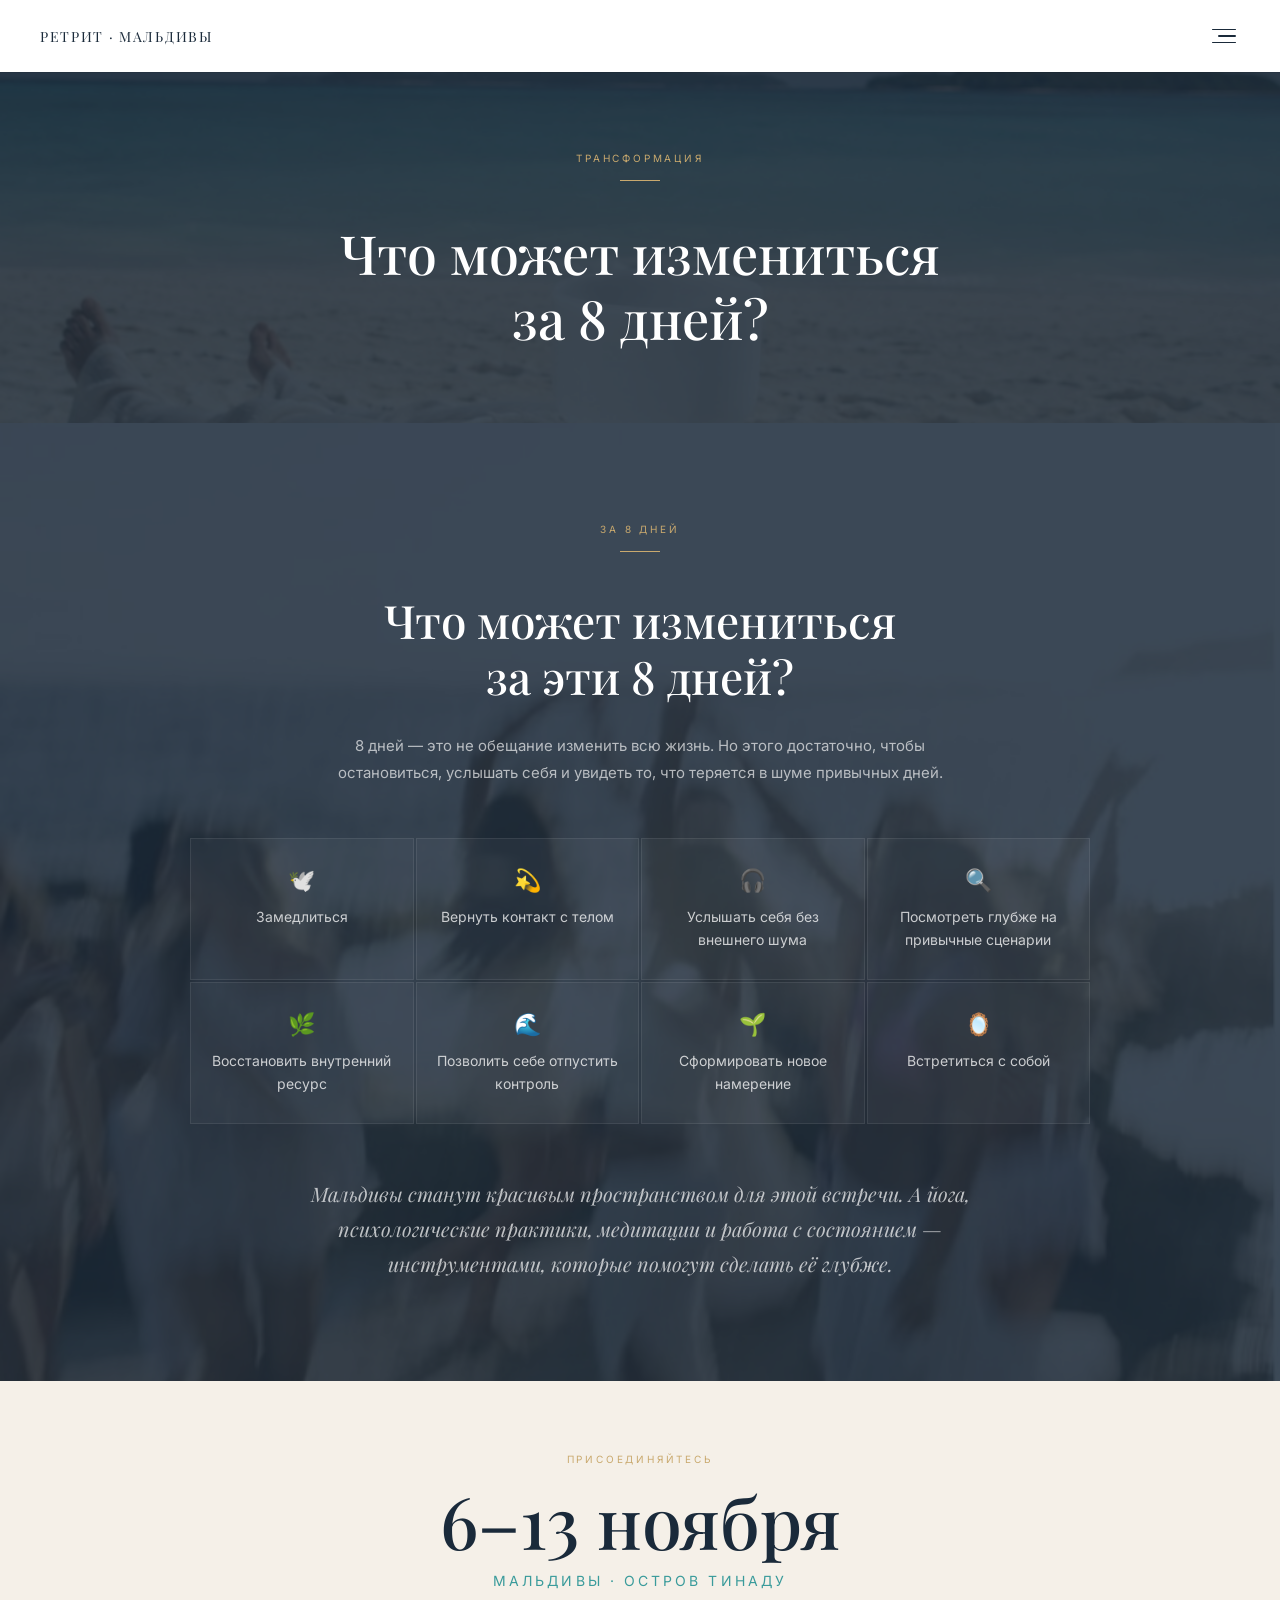
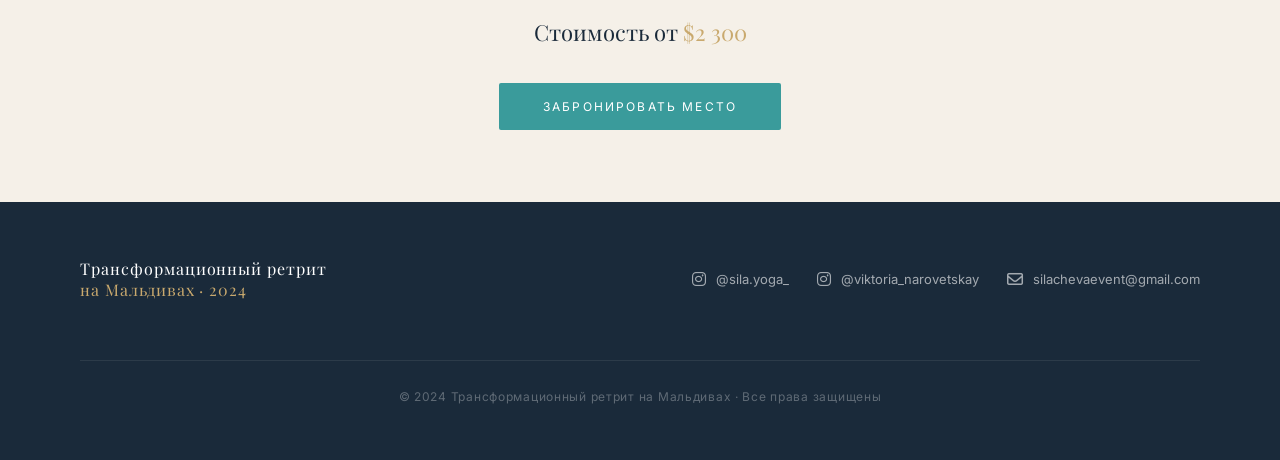
==== changes.html @ 05884079 "Add files via upload" ====
<!DOCTYPE html>
<html lang="ru">
<head>
  <meta charset="UTF-8" />
  <meta name="viewport" content="width=device-width, initial-scale=1.0" />
  <title>Что меняется · Трансформационный ретрит на Мальдивах</title>
  <link rel="preconnect" href="https://fonts.googleapis.com" />
  <link rel="preconnect" href="https://fonts.gstatic.com" crossorigin />
  <link href="https://fonts.googleapis.com/css2?family=Playfair+Display:ital,wght@0,400;0,500;0,600;1,400;1,500&family=Inter:wght@300;400;500;600&display=swap" rel="stylesheet" />
  <link rel="stylesheet" href="https://cdnjs.cloudflare.com/ajax/libs/font-awesome/6.5.0/css/all.min.css" />
  <link rel="stylesheet" href="css/style.css" />
  <style>
    /* Override background image path for this page */
    .transform::before {
      background-image: url('images/IMG_1164.png');
    }
  </style>
</head>
<body class="inner-page">

  <!-- ══ NAV ══════════════════════════════════════════════ -->
  <nav id="nav">
    <a href="index.html" class="nav-logo">Ретрит · Мальдивы</a>
    <button class="hamburger" id="hamburger" aria-label="Открыть меню">
      <span></span><span></span><span></span>
    </button>
  </nav>

  <!-- ══ MENU OVERLAY ═════════════════════════════════════ -->
  <div class="menu-overlay" id="menu-overlay">
    <div class="menu-backdrop" id="menu-backdrop"></div>
    <div class="menu-panel">
      <p class="menu-eyebrow">Навигация</p>
      <nav class="menu-nav">
        <a href="index.html">Главная</a>
        <a href="concept.html">Концепция</a>
        <a href="program.html">Программа</a>
        <a href="changes.html">Что меняется</a>
        <a href="leaders.html">Ведущие</a>
        <a href="tariffs.html">Тарифы</a>
      </nav>
      <div class="menu-footer">
        <a href="https://www.instagram.com/sila.yoga_" target="_blank" rel="noopener"><i class="fa-brands fa-instagram"></i>@sila.yoga_</a>
        <a href="https://www.instagram.com/viktoria_narovetskay" target="_blank" rel="noopener"><i class="fa-brands fa-instagram"></i>@viktoria_narovetskay</a>
        <a href="mailto:silachevaevent@gmail.com"><i class="fa-regular fa-envelope"></i>silachevaevent@gmail.com</a>
      </div>
    </div>
  </div>

  <!-- ══ PAGE HERO ════════════════════════════════════════ -->
  <div class="page-hero">
    <div class="page-hero-inner reveal">
      <p class="section-eyebrow">Трансформация</p>
      <div class="divider"></div>
      <h1>Что может измениться<br>за 8 дней?</h1>
    </div>
  </div>

  <!-- ══ TRANSFORMATION SECTION ═══════════════════════════ -->
  <!-- IMAGE FILE: images/IMG_1164.png — медитация (фоновое изображение) -->
  <section class="transform">
    <div class="transform-inner">
      <p class="section-eyebrow reveal">За 8 дней</p>
      <div class="divider reveal reveal-delay-1"></div>
      <h2 class="section-title reveal reveal-delay-2">Что может измениться<br>за эти 8 дней?</h2>
      <p style="font-size:15px;color:rgba(255,255,255,0.65);line-height:1.8;margin-bottom:52px;max-width:620px;margin-left:auto;margin-right:auto;" class="reveal reveal-delay-3">
        8 дней — это не обещание изменить всю жизнь. Но этого достаточно, чтобы остановиться, услышать себя и увидеть то, что теряется в шуме привычных дней.
      </p>
      <div class="transform-grid">
        <div class="t-item reveal reveal-delay-1"><div class="t-icon">🕊️</div><p>Замедлиться</p></div>
        <div class="t-item reveal reveal-delay-2"><div class="t-icon">💫</div><p>Вернуть контакт с телом</p></div>
        <div class="t-item reveal reveal-delay-3"><div class="t-icon">🎧</div><p>Услышать себя без внешнего шума</p></div>
        <div class="t-item reveal reveal-delay-4"><div class="t-icon">🔍</div><p>Посмотреть глубже на привычные сценарии</p></div>
        <div class="t-item reveal reveal-delay-1"><div class="t-icon">🌿</div><p>Восстановить внутренний ресурс</p></div>
        <div class="t-item reveal reveal-delay-2"><div class="t-icon">🌊</div><p>Позволить себе отпустить контроль</p></div>
        <div class="t-item reveal reveal-delay-3"><div class="t-icon">🌱</div><p>Сформировать новое намерение</p></div>
        <div class="t-item reveal reveal-delay-4"><div class="t-icon">🪞</div><p>Встретиться с собой</p></div>
      </div>
      <p class="transform-footer reveal">
        Мальдивы станут красивым пространством для этой встречи. А йога, психологические практики, медитации и работа с состоянием — инструментами, которые помогут сделать её глубже.
      </p>
    </div>
  </section>

  <!-- ══ CTA ══════════════════════════════════════════════ -->
  <section class="datebox reveal">
    <div class="container">
      <p class="datebox-eyebrow">Присоединяйтесь</p>
      <div class="datebox-date">6–13 ноября</div>
      <p class="datebox-place">Мальдивы · Остров Тинаду</p>
      <p class="datebox-price">Стоимость от <em>$2 300</em></p>
      <br />
      <a href="index.html#form" class="btn-primary" style="margin-top:16px;">Забронировать место</a>
    </div>
  </section>

  <!-- ══ FOOTER ════════════════════════════════════════════ -->
  <footer>
    <div class="footer-inner">
      <div class="footer-logo">Трансформационный ретрит<br><span>на Мальдивах · 2024</span></div>
      <div class="footer-links">
        <a href="https://www.instagram.com/sila.yoga_" class="footer-link" target="_blank" rel="noopener">
          <i class="fa-brands fa-instagram"></i><span>@sila.yoga_</span>
        </a>
        <a href="https://www.instagram.com/viktoria_narovetskay" class="footer-link" target="_blank" rel="noopener">
          <i class="fa-brands fa-instagram"></i><span>@viktoria_narovetskay</span>
        </a>
        <a href="mailto:silachevaevent@gmail.com" class="footer-link">
          <i class="fa-regular fa-envelope"></i><span>silachevaevent@gmail.com</span>
        </a>
      </div>
      <p class="footer-copy">© 2024 Трансформационный ретрит на Мальдивах · Все права защищены</p>
    </div>
  </footer>

  <script src="js/script.js"></script>
</body>
</html>
---- css/style.css ----
/* ═══════════════════════════════════════════════════════════
   ТРАНСФОРМАЦИОННЫЙ РЕТРИТ НА МАЛЬДИВАХ — ОБЩИЕ СТИЛИ
   ═══════════════════════════════════════════════════════════ */

/* ─── RESET & BASE ──────────────────────────────────────── */
*, *::before, *::after { box-sizing: border-box; margin: 0; padding: 0; }

:root {
  --white:  #FFFFFF;
  --sand:   #F5F0E8;
  --sand2:  #EDE7D8;
  --teal:   #3A9B9B;
  --teal-l: #4AACAC;
  --gold:   #C9A96E;
  --navy:   #1A2A3A;
  --text:   #2C3E40;
  --muted:  #7A8C8E;
  --trans:  0.6s cubic-bezier(0.16, 1, 0.3, 1);
}

html { scroll-behavior: smooth; }

body {
  font-family: 'Inter', sans-serif;
  color: var(--text);
  background: var(--white);
  -webkit-font-smoothing: antialiased;
  overflow-x: hidden;
}

/* Inner pages need top padding since nav is fixed */
body.inner-page { padding-top: 72px; }

h1, h2, h3, h4 { font-family: 'Playfair Display', serif; }
img { display: block; width: 100%; height: 100%; object-fit: cover; }
a { color: inherit; text-decoration: none; }

/* ─── SCROLL ANIMATIONS ─────────────────────────────────── */
.reveal {
  opacity: 0;
  transform: translateY(36px);
  transition: opacity var(--trans), transform var(--trans);
}
.reveal.visible { opacity: 1; transform: translateY(0); }
.reveal-delay-1 { transition-delay: 0.1s; }
.reveal-delay-2 { transition-delay: 0.2s; }
.reveal-delay-3 { transition-delay: 0.3s; }
.reveal-delay-4 { transition-delay: 0.4s; }
.reveal-delay-5 { transition-delay: 0.5s; }

/* ─── NAV ───────────────────────────────────────────────── */
nav {
  position: fixed;
  top: 0; left: 0; right: 0;
  z-index: 200;
  padding: 18px 40px;
  display: flex;
  align-items: center;
  justify-content: space-between;
  background: rgba(255,255,255,0.96);
  backdrop-filter: blur(12px);
  box-shadow: 0 1px 0 rgba(0,0,0,0.07);
  transition: padding 0.4s, background 0.4s, box-shadow 0.4s;
}

/* Hero variant — transparent until scrolled */
nav.nav--hero {
  background: transparent;
  box-shadow: none;
}
nav.nav--hero.scrolled {
  background: rgba(255,255,255,0.96);
  box-shadow: 0 1px 0 rgba(0,0,0,0.07);
  padding: 14px 40px;
}

.nav-logo {
  font-family: 'Playfair Display', serif;
  font-size: 14px;
  letter-spacing: 0.12em;
  text-transform: uppercase;
  color: var(--navy);
  transition: color 0.4s;
}
nav.nav--hero .nav-logo { color: var(--white); }
nav.nav--hero.scrolled .nav-logo { color: var(--navy); }

/* ─── HAMBURGER BUTTON ──────────────────────────────────── */
.hamburger {
  width: 36px;
  height: 36px;
  background: none;
  border: none;
  cursor: pointer;
  display: flex;
  flex-direction: column;
  justify-content: center;
  align-items: flex-end;
  gap: 5px;
  padding: 4px;
}
.hamburger span {
  display: block;
  height: 1.5px;
  background: var(--navy);
  border-radius: 2px;
  transition: width 0.3s, transform 0.35s, opacity 0.3s, background 0.4s;
}
.hamburger span:nth-child(1) { width: 24px; }
.hamburger span:nth-child(2) { width: 18px; }
.hamburger span:nth-child(3) { width: 24px; }
.hamburger:hover span { width: 24px !important; }

nav.nav--hero .hamburger span { background: var(--white); }
nav.nav--hero.scrolled .hamburger span { background: var(--navy); }

.hamburger.open span:nth-child(1) { transform: translateY(6.5px) rotate(45deg); width: 22px; }
.hamburger.open span:nth-child(2) { opacity: 0; width: 0; }
.hamburger.open span:nth-child(3) { transform: translateY(-6.5px) rotate(-45deg); width: 22px; }

/* ─── MENU OVERLAY ──────────────────────────────────────── */
.menu-overlay {
  position: fixed;
  inset: 0;
  z-index: 190;
  display: flex;
  pointer-events: none;
}
.menu-backdrop {
  flex: 1;
  background: rgba(26,42,58,0);
  transition: background 0.4s;
  cursor: pointer;
}
.menu-panel {
  width: min(340px, 88vw);
  background: var(--white);
  padding: 100px 48px 60px;
  display: flex;
  flex-direction: column;
  transform: translateX(100%);
  transition: transform 0.45s cubic-bezier(0.16, 1, 0.3, 1);
  box-shadow: -8px 0 40px rgba(26,42,58,0);
}

.menu-overlay.open { pointer-events: all; }
.menu-overlay.open .menu-backdrop { background: rgba(26,42,58,0.45); }
.menu-overlay.open .menu-panel {
  transform: translateX(0);
  box-shadow: -8px 0 40px rgba(26,42,58,0.15);
}

.menu-eyebrow {
  font-size: 9px;
  letter-spacing: 0.3em;
  text-transform: uppercase;
  color: var(--gold);
  margin-bottom: 36px;
}
.menu-nav {
  display: flex;
  flex-direction: column;
  gap: 0;
  flex: 1;
}
.menu-nav a {
  font-family: 'Playfair Display', serif;
  font-size: clamp(22px, 4vw, 30px);
  font-weight: 500;
  color: var(--navy);
  padding: 14px 0;
  border-bottom: 1px solid var(--sand2);
  display: flex;
  align-items: center;
  justify-content: space-between;
  transition: color 0.3s, padding-left 0.3s;
}
.menu-nav a:last-child { border-bottom: none; }
.menu-nav a::after {
  content: '→';
  font-size: 16px;
  opacity: 0;
  transform: translateX(-8px);
  transition: opacity 0.3s, transform 0.3s;
}
.menu-nav a:hover { color: var(--teal); padding-left: 6px; }
.menu-nav a:hover::after { opacity: 1; transform: translateX(0); }
.menu-nav a.active { color: var(--teal); }

.menu-footer {
  margin-top: 40px;
  padding-top: 28px;
  border-top: 1px solid var(--sand2);
  display: flex;
  flex-direction: column;
  gap: 12px;
}
.menu-footer a {
  display: flex;
  align-items: center;
  gap: 10px;
  font-size: 13px;
  color: var(--muted);
  transition: color 0.3s;
}
.menu-footer a:hover { color: var(--teal); }
.menu-footer a i { font-size: 15px; }

/* ─── SECTION UTILITIES ─────────────────────────────────── */
section { padding: 100px 40px; }
.container { max-width: 1120px; margin: 0 auto; }
.section-eyebrow {
  font-size: 10px;
  letter-spacing: 0.28em;
  text-transform: uppercase;
  color: var(--gold);
  margin-bottom: 16px;
}
.section-title {
  font-size: clamp(28px, 4vw, 46px);
  font-weight: 500;
  color: var(--navy);
  line-height: 1.22;
  margin-bottom: 28px;
}
.divider       { width: 40px; height: 1px; background: var(--gold); margin: 0 auto 40px; }
.divider-left  { width: 40px; height: 1px; background: var(--gold); margin: 0 0 40px; }

/* ─── BUTTONS ───────────────────────────────────────────── */
.btn-primary {
  display: inline-block;
  padding: 16px 44px;
  background: var(--teal);
  color: var(--white);
  font-size: 12px;
  letter-spacing: 0.18em;
  text-transform: uppercase;
  border-radius: 2px;
  transition: background 0.3s, transform 0.3s;
}
.btn-primary:hover { background: var(--teal-l); transform: translateY(-2px); }

.btn-outline {
  display: inline-block;
  padding: 13px 32px;
  border: 1px solid var(--teal);
  color: var(--teal);
  font-size: 11px;
  letter-spacing: 0.16em;
  text-transform: uppercase;
  border-radius: 2px;
  transition: all 0.3s;
}
.btn-outline:hover { background: var(--teal); color: var(--white); }

/* ─── PAGE HERO (inner pages) ───────────────────────────── */
.page-hero {
  background: var(--navy);
  padding: 80px 40px 72px;
  text-align: center;
  position: relative;
  overflow: hidden;
}
.page-hero::before {
  content: '';
  position: absolute;
  inset: 0;
  background: url('../images/IMG_1155.png') center 35%/cover no-repeat;
  opacity: 0.18;
}
.page-hero-inner { position: relative; z-index: 1; }
.page-hero .section-eyebrow { color: var(--gold); }
.page-hero h1 {
  font-size: clamp(32px, 5vw, 54px);
  color: var(--white);
  font-weight: 500;
  line-height: 1.2;
}

/* ─── HERO (index only) ─────────────────────────────────── */
.hero {
  position: relative;
  height: 100svh;
  min-height: 640px;
  display: flex;
  align-items: center;
  justify-content: center;
  text-align: center;
  overflow: hidden;
}
.hero-bg { position: absolute; inset: 0; }
.hero-bg img { object-position: center 30%; }
.hero-overlay {
  position: absolute;
  inset: 0;
  background: linear-gradient(
    to bottom,
    rgba(26,42,58,0.42) 0%,
    rgba(26,42,58,0.28) 50%,
    rgba(26,42,58,0.55) 100%
  );
}
.hero-content { position: relative; z-index: 1; padding: 0 24px; max-width: 820px; }
.hero-eyebrow {
  font-size: 11px;
  letter-spacing: 0.22em;
  text-transform: uppercase;
  color: var(--gold);
  margin-bottom: 24px;
  opacity: 0;
  animation: fadeUp 1s 0.3s forwards;
}
.hero-title {
  font-size: clamp(32px, 6vw, 62px);
  font-weight: 500;
  color: var(--white);
  line-height: 1.18;
  margin-bottom: 20px;
  opacity: 0;
  animation: fadeUp 1s 0.55s forwards;
}
.hero-title em { font-style: italic; color: var(--gold); }
.hero-subtitle {
  font-size: clamp(15px, 2.2vw, 20px);
  color: rgba(255,255,255,0.82);
  font-weight: 300;
  line-height: 1.6;
  margin-bottom: 14px;
  opacity: 0;
  animation: fadeUp 1s 0.75s forwards;
}
.hero-date {
  font-size: 13px;
  letter-spacing: 0.18em;
  color: var(--gold);
  text-transform: uppercase;
  margin-bottom: 10px;
  opacity: 0;
  animation: fadeUp 1s 0.9s forwards;
}
.hero-tags {
  font-size: 13px;
  color: rgba(255,255,255,0.65);
  letter-spacing: 0.08em;
  margin-bottom: 44px;
  opacity: 0;
  animation: fadeUp 1s 1.05s forwards;
}
.hero-tags span { margin: 0 6px; }
.hero-content .btn-primary { opacity: 0; animation: fadeUp 1s 1.2s forwards; }
.hero-scroll {
  position: absolute;
  bottom: 32px;
  left: 50%;
  transform: translateX(-50%);
  display: flex;
  flex-direction: column;
  align-items: center;
  gap: 8px;
  opacity: 0;
  animation: fadeIn 1s 1.8s forwards;
}
.hero-scroll span {
  font-size: 9px;
  letter-spacing: 0.22em;
  text-transform: uppercase;
  color: rgba(255,255,255,0.5);
}
.scroll-line {
  width: 1px;
  height: 48px;
  background: linear-gradient(to bottom, rgba(255,255,255,0.5), transparent);
  animation: scrollPulse 2.2s ease-in-out infinite;
}

@keyframes fadeUp {
  from { opacity: 0; transform: translateY(22px); }
  to   { opacity: 1; transform: translateY(0); }
}
@keyframes fadeIn {
  from { opacity: 0; } to { opacity: 1; }
}
@keyframes scrollPulse {
  0%, 100% { opacity: 0.3; transform: scaleY(1); }
  50%       { opacity: 1;   transform: scaleY(1.15); }
}

/* ─── INDEX NAV STRIP ───────────────────────────────────── */
/* Quick-links on index page below the hero */
.index-nav-strip {
  background: var(--navy);
  padding: 0 40px;
}
.index-nav-strip-inner {
  max-width: 1120px;
  margin: 0 auto;
  display: flex;
  align-items: stretch;
  gap: 0;
  border-top: 1px solid rgba(255,255,255,0.06);
}
.index-nav-link {
  flex: 1;
  display: flex;
  flex-direction: column;
  align-items: center;
  justify-content: center;
  gap: 6px;
  padding: 22px 12px;
  color: rgba(255,255,255,0.55);
  font-size: 10px;
  letter-spacing: 0.18em;
  text-transform: uppercase;
  border-right: 1px solid rgba(255,255,255,0.06);
  transition: color 0.3s, background 0.3s;
}
.index-nav-link:last-child { border-right: none; }
.index-nav-link i { font-size: 18px; }
.index-nav-link:hover { color: var(--gold); background: rgba(255,255,255,0.03); }

/* ─── INTRO ─────────────────────────────────────────────── */
.intro { background: var(--sand); padding: 80px 40px; text-align: center; }
.intro-text {
  max-width: 780px;
  margin: 0 auto;
  font-size: clamp(16px, 2vw, 20px);
  line-height: 1.85;
  color: var(--text);
  font-weight: 300;
}

/* ─── CONCEPT ───────────────────────────────────────────── */
.concept { background: var(--white); }
.concept-grid { display: grid; grid-template-columns: 1fr 1fr; gap: 80px; align-items: center; }
.concept-visual { position: relative; height: 560px; border-radius: 2px; overflow: hidden; }
.concept-visual::after {
  content: '';
  position: absolute;
  inset: 0;
  border: 1px solid rgba(201,169,110,0.2);
  pointer-events: none;
}
.concept-quote {
  font-family: 'Playfair Display', serif;
  font-size: clamp(18px, 2.2vw, 26px);
  font-style: italic;
  line-height: 1.7;
  color: var(--navy);
  margin-bottom: 48px;
}
.concept-cards { display: grid; grid-template-columns: 1fr 1fr; gap: 24px; }
.concept-card {
  padding: 24px;
  background: var(--sand);
  border-radius: 2px;
  border-left: 2px solid var(--gold);
}
.concept-card h4 {
  font-family: 'Inter', sans-serif;
  font-size: 10px;
  letter-spacing: 0.22em;
  text-transform: uppercase;
  color: var(--teal);
  margin-bottom: 8px;
  font-weight: 600;
}
.concept-card p { font-size: 13px; line-height: 1.75; color: var(--muted); }

/* ─── WHAT AWAITS ───────────────────────────────────────── */
.awaits { background: var(--sand); }
.awaits-header { text-align: center; margin-bottom: 64px; }
.awaits-intro {
  font-size: clamp(15px, 1.8vw, 18px);
  color: var(--muted);
  font-weight: 300;
  line-height: 1.8;
  max-width: 620px;
  margin: 0 auto;
}
.awaits-cols {
  display: grid;
  grid-template-columns: 1fr 1fr;
  gap: 16px;
  max-width: 840px;
  margin: 0 auto;
}
.awaits-item {
  display: flex;
  align-items: flex-start;
  gap: 14px;
  padding: 18px 20px;
  background: var(--white);
  border-radius: 2px;
  transition: transform 0.3s, box-shadow 0.3s;
}
.awaits-item:hover { transform: translateY(-3px); box-shadow: 0 8px 32px rgba(58,155,155,0.1); }
.awaits-icon { font-size: 18px; line-height: 1; flex-shrink: 0; margin-top: 2px; }
.awaits-item span { font-size: 14px; line-height: 1.6; color: var(--text); }

/* ─── GALLERY STRIP ─────────────────────────────────────── */
.gallery-strip { display: grid; grid-template-columns: repeat(4, 1fr); height: 320px; overflow: hidden; }
.gallery-strip .g-item { overflow: hidden; position: relative; }
.gallery-strip .g-item img { transition: transform 0.7s ease; }
.gallery-strip .g-item:hover img { transform: scale(1.06); }

/* ─── TRANSFORMATION ────────────────────────────────────── */
.transform { background: var(--navy); color: var(--white); position: relative; overflow: hidden; }
.transform::before {
  content: '';
  position: absolute;
  inset: 0;
  background: url('../images/IMG_1164.png') center/cover no-repeat;
  opacity: 0.15;
}
.transform-inner { position: relative; z-index: 1; max-width: 900px; margin: 0 auto; text-align: center; }
.transform .section-eyebrow { color: var(--gold); }
.transform .section-title { color: var(--white); }
.transform-grid { display: grid; grid-template-columns: repeat(4, 1fr); gap: 2px; margin-bottom: 52px; }
.t-item {
  padding: 28px 20px;
  background: rgba(255,255,255,0.04);
  border: 1px solid rgba(255,255,255,0.08);
  text-align: center;
  transition: background 0.3s;
}
.t-item:hover { background: rgba(201,169,110,0.1); }
.t-item .t-icon { font-size: 22px; margin-bottom: 12px; }
.t-item p { font-size: 14px; line-height: 1.65; color: rgba(255,255,255,0.75); }
.transform-footer {
  font-family: 'Playfair Display', serif;
  font-size: clamp(15px, 2vw, 20px);
  font-style: italic;
  line-height: 1.75;
  color: rgba(255,255,255,0.7);
  max-width: 720px;
  margin: 0 auto;
}

/* ─── LEADERS ───────────────────────────────────────────── */
.leaders { background: var(--sand); }
.leaders-header { text-align: center; margin-bottom: 64px; }
.leaders-grid { display: grid; grid-template-columns: 1fr 1fr; gap: 32px; }
.leader-card {
  background: var(--white);
  border-radius: 2px;
  overflow: hidden;
  border: 1px solid var(--sand2);
  transition: box-shadow 0.4s, transform 0.4s;
}
.leader-card:hover { box-shadow: 0 24px 64px rgba(58,155,155,0.12); transform: translateY(-4px); }
.leader-main-img { position: relative; height: 500px; overflow: hidden; }
.leader-main-img img { transition: transform 0.7s ease; object-fit: cover; object-position: center top; width: 100%; height: 100%; }
.leader-card:hover .leader-main-img img { transform: scale(1.04); }
.leader-mini-gallery { display: grid; grid-template-columns: 1fr 1fr; gap: 3px; margin-top: 3px; }
.leader-mini-gallery .mini-img { height: 130px; overflow: hidden; }
.leader-mini-gallery .mini-img img { transition: transform 0.6s ease; object-position: center top; }
.leader-mini-gallery .mini-img:hover img { transform: scale(1.06); }
.leader-body { padding: 36px 36px 40px; }
.leader-name {
  font-family: 'Playfair Display', serif;
  font-size: clamp(22px, 2.5vw, 30px);
  font-weight: 500;
  color: var(--navy);
  margin-bottom: 6px;
}
.leader-role {
  font-size: 11px;
  letter-spacing: 0.2em;
  text-transform: uppercase;
  color: var(--teal);
  font-weight: 600;
  margin-bottom: 20px;
}
.leader-divider { width: 32px; height: 1px; background: var(--gold); margin-bottom: 20px; }
.leader-bio { font-size: 14px; line-height: 1.85; color: var(--muted); margin-bottom: 28px; }
.leader-bio strong { color: var(--text); font-weight: 600; }
.leader-ig {
  display: inline-flex;
  align-items: center;
  gap: 8px;
  font-size: 12px;
  letter-spacing: 0.1em;
  color: var(--teal);
  border-bottom: 1px solid transparent;
  transition: border-color 0.3s, color 0.3s;
}
.leader-ig:hover { border-color: var(--teal); color: var(--navy); }
.leader-ig i { font-size: 15px; }

/* ─── DATE BOX ──────────────────────────────────────────── */
.datebox { background: var(--sand); text-align: center; padding: 72px 40px; }
.datebox-eyebrow { font-size: 10px; letter-spacing: 0.28em; text-transform: uppercase; color: var(--gold); margin-bottom: 16px; }
.datebox-date { font-family: 'Playfair Display', serif; font-size: clamp(36px, 6vw, 72px); font-weight: 500; color: var(--navy); line-height: 1.1; margin-bottom: 12px; }
.datebox-place { font-size: 14px; letter-spacing: 0.22em; text-transform: uppercase; color: var(--teal); margin-bottom: 28px; }
.datebox-price { font-family: 'Playfair Display', serif; font-size: 22px; color: var(--navy); }
.datebox-price em { color: var(--gold); font-style: normal; }

/* ─── RATES ─────────────────────────────────────────────── */
.rates { background: var(--white); }
.rates-header { text-align: center; margin-bottom: 60px; }
.rates-grid { display: grid; grid-template-columns: repeat(4, 1fr); gap: 24px; }
/* 4 cards → 2×2 on medium screens */
@media (max-width: 1100px) {
  .rates-grid { grid-template-columns: repeat(2, 1fr); max-width: 720px; margin-left: auto; margin-right: auto; }
}
.rate-card {
  border: 1px solid var(--sand2);
  padding: 44px 36px;
  text-align: center;
  position: relative;
  transition: border-color 0.3s, transform 0.3s, box-shadow 0.3s;
  border-radius: 2px;
}
.rate-card:hover { border-color: var(--teal); transform: translateY(-6px); box-shadow: 0 20px 60px rgba(58,155,155,0.12); }
.rate-card.featured { border-color: var(--gold); background: var(--sand); }
.rate-badge {
  position: absolute;
  top: -12px; left: 50%;
  transform: translateX(-50%);
  background: var(--gold);
  color: var(--white);
  font-size: 9px;
  letter-spacing: 0.2em;
  text-transform: uppercase;
  padding: 4px 14px;
  border-radius: 2px;
  white-space: nowrap;
}
.rate-name { font-family: 'Inter', sans-serif; font-size: 11px; letter-spacing: 0.22em; text-transform: uppercase; color: var(--teal); font-weight: 600; margin-bottom: 20px; }
.rate-price { font-family: 'Playfair Display', serif; font-size: 52px; font-weight: 500; color: var(--navy); line-height: 1; margin-bottom: 6px; }
.rate-currency { font-size: 20px; vertical-align: super; margin-right: 2px; }
.rate-per { font-size: 12px; color: var(--muted); letter-spacing: 0.1em; margin-bottom: 24px; }
.rate-divider { width: 30px; height: 1px; background: var(--gold); margin: 0 auto 24px; }
.rate-desc { font-size: 14px; line-height: 1.7; color: var(--muted); margin-bottom: 36px; }
.rates-note { text-align: center; margin-top: 40px; font-size: 13px; color: var(--muted); line-height: 1.7; }

/* ─── INCLUDED ──────────────────────────────────────────── */
.included { background: var(--sand); }
.included-grid { display: grid; grid-template-columns: 1fr 1fr; gap: 80px; align-items: start; }
.included-col h3 { font-size: clamp(24px, 3vw, 34px); color: var(--navy); margin-bottom: 44px; font-weight: 500; }
.included-list { list-style: none; }
.included-list li { padding: 18px 0; border-bottom: 1px solid var(--sand2); display: flex; gap: 18px; align-items: flex-start; }
.included-list li:last-child { border-bottom: none; }
.inc-icon {
  width: 36px; height: 36px;
  background: var(--white);
  border-radius: 50%;
  display: flex; align-items: center; justify-content: center;
  flex-shrink: 0;
  font-size: 14px;
  color: var(--teal);
  box-shadow: 0 2px 12px rgba(58,155,155,0.12);
}
.inc-text strong { display: block; font-family: 'Inter', sans-serif; font-size: 13px; font-weight: 600; color: var(--navy); margin-bottom: 3px; letter-spacing: 0.04em; }
.inc-text span { font-size: 13px; color: var(--muted); line-height: 1.6; }
.not-included h3 { margin-bottom: 28px; }
.not-included-list { list-style: none; }
.not-included-list li { padding: 12px 0; display: flex; gap: 12px; align-items: center; font-size: 14px; color: var(--text); border-bottom: 1px solid var(--sand2); }
.not-included-list li:last-child { border-bottom: none; }
.not-included-list li::before { content: '—'; color: var(--gold); font-size: 12px; flex-shrink: 0; }
.included-images { display: grid; grid-template-columns: 1fr 1fr; gap: 12px; margin-top: 40px; }
.included-images .i-img { height: 200px; overflow: hidden; border-radius: 2px; }
.included-images .i-img:first-child { grid-column: 1 / -1; height: 260px; }
.included-images .i-img img { transition: transform 0.6s ease; }
.included-images .i-img:hover img { transform: scale(1.04); }

/* ─── FORM ──────────────────────────────────────────────── */
.form-section { position: relative; min-height: 700px; display: flex; align-items: center; }
.form-bg { position: absolute; inset: 0; width: 50%; left: 0; overflow: hidden; }
.form-bg img { object-position: center 40%; }
.form-bg::after { content: ''; position: absolute; inset: 0; background: linear-gradient(to right, rgba(26,42,58,0.55), transparent); }
.form-content { position: relative; width: 100%; display: grid; grid-template-columns: 1fr 1fr; min-height: 700px; }
.form-left { display: flex; align-items: center; justify-content: center; padding: 80px 60px; }
.form-left-text { color: var(--white); max-width: 380px; }
.form-left-text .section-eyebrow { color: var(--gold); }
.form-left-text h2 { font-size: clamp(28px, 3.5vw, 44px); color: var(--white); margin-bottom: 20px; }
.form-left-text p { font-size: 15px; line-height: 1.8; color: rgba(255,255,255,0.75); }
.form-right { background: var(--sand); display: flex; align-items: center; justify-content: center; padding: 80px 60px; }
form { width: 100%; max-width: 440px; }
.form-group { margin-bottom: 20px; }
.form-group label { display: block; font-size: 10px; letter-spacing: 0.2em; text-transform: uppercase; color: var(--muted); margin-bottom: 8px; }
.form-group input, .form-group textarea {
  width: 100%; padding: 14px 18px;
  background: var(--white);
  border: 1px solid var(--sand2);
  border-radius: 2px;
  font-family: 'Inter', sans-serif;
  font-size: 14px; color: var(--text);
  outline: none;
  transition: border-color 0.3s;
  -webkit-appearance: none;
}
.form-group input:focus, .form-group textarea:focus { border-color: var(--teal); }
.form-group textarea { resize: none; height: 110px; }
.btn-submit {
  width: 100%; padding: 16px;
  background: var(--teal); color: var(--white);
  border: none;
  font-family: 'Inter', sans-serif;
  font-size: 12px; letter-spacing: 0.18em; text-transform: uppercase;
  cursor: pointer; border-radius: 2px;
  transition: background 0.3s;
}
.btn-submit:hover { background: var(--teal-l); }
.form-success {
  display: none; margin-top: 20px; padding: 16px 20px;
  background: #e8f7f0; border: 1px solid #7ecba9; color: #2d7a56;
  border-radius: 2px; font-size: 14px; text-align: center;
}

/* ─── FOOTER ────────────────────────────────────────────── */
footer { background: var(--navy); padding: 56px 40px; }
.footer-inner {
  max-width: 1120px; margin: 0 auto;
  display: flex; align-items: center; justify-content: space-between;
  flex-wrap: wrap; gap: 24px;
}
.footer-logo { font-family: 'Playfair Display', serif; font-size: 16px; color: var(--white); letter-spacing: 0.06em; }
.footer-logo span { color: var(--gold); }
.footer-links { display: flex; gap: 28px; align-items: center; flex-wrap: wrap; }
.footer-link { display: flex; align-items: center; gap: 10px; color: rgba(255,255,255,0.6); font-size: 13px; transition: color 0.3s; }
.footer-link:hover { color: var(--gold); }
.footer-link i { font-size: 16px; }
.footer-copy {
  width: 100%; text-align: center;
  margin-top: 36px; padding-top: 28px;
  border-top: 1px solid rgba(255,255,255,0.08);
  font-size: 12px; color: rgba(255,255,255,0.3); letter-spacing: 0.06em;
}

/* ─── RESPONSIVE ────────────────────────────────────────── */
@media (max-width: 960px) {
  section { padding: 72px 24px; }
  nav { padding: 16px 24px; }
  nav.nav--hero.scrolled { padding: 14px 24px; }
  .concept-grid { grid-template-columns: 1fr; gap: 48px; }
  .concept-visual { height: 380px; }
  .transform-grid { grid-template-columns: repeat(2, 1fr); }
  .rates-grid { grid-template-columns: 1fr; max-width: 400px; margin: 0 auto; }
  .included-grid { grid-template-columns: 1fr; gap: 48px; }
  .leaders-grid { grid-template-columns: 1fr; max-width: 520px; margin: 0 auto; }
  .leader-main-img { height: 420px; }
  .form-content { grid-template-columns: 1fr; }
  .form-bg { display: none; }
  .form-left { display: none; }
  .form-right { padding: 60px 24px; }
  .gallery-strip { grid-template-columns: repeat(2, 1fr); height: 480px; }
  .index-nav-strip { padding: 0 24px; }
  .index-nav-link { font-size: 9px; padding: 18px 8px; }
  .index-nav-link i { font-size: 16px; }
}
@media (max-width: 640px) {
  section { padding: 60px 20px; }
  nav { padding: 14px 20px; }
  .awaits-cols { grid-template-columns: 1fr; }
  .concept-cards { grid-template-columns: 1fr; }
  .transform-grid { grid-template-columns: 1fr; }
  .gallery-strip { grid-template-columns: repeat(2, 1fr); height: 360px; }
  .footer-inner { flex-direction: column; text-align: center; }
  .footer-links { flex-direction: column; gap: 16px; }
  .index-nav-strip-inner { display: grid; grid-template-columns: repeat(3, 1fr); }
  .index-nav-link:nth-child(3) { border-right: none; }
  .leader-main-img { height: 320px; }
  .leader-mini-gallery .mini-img { height: 110px; }
  .leader-body { padding: 24px 20px 28px; }
}
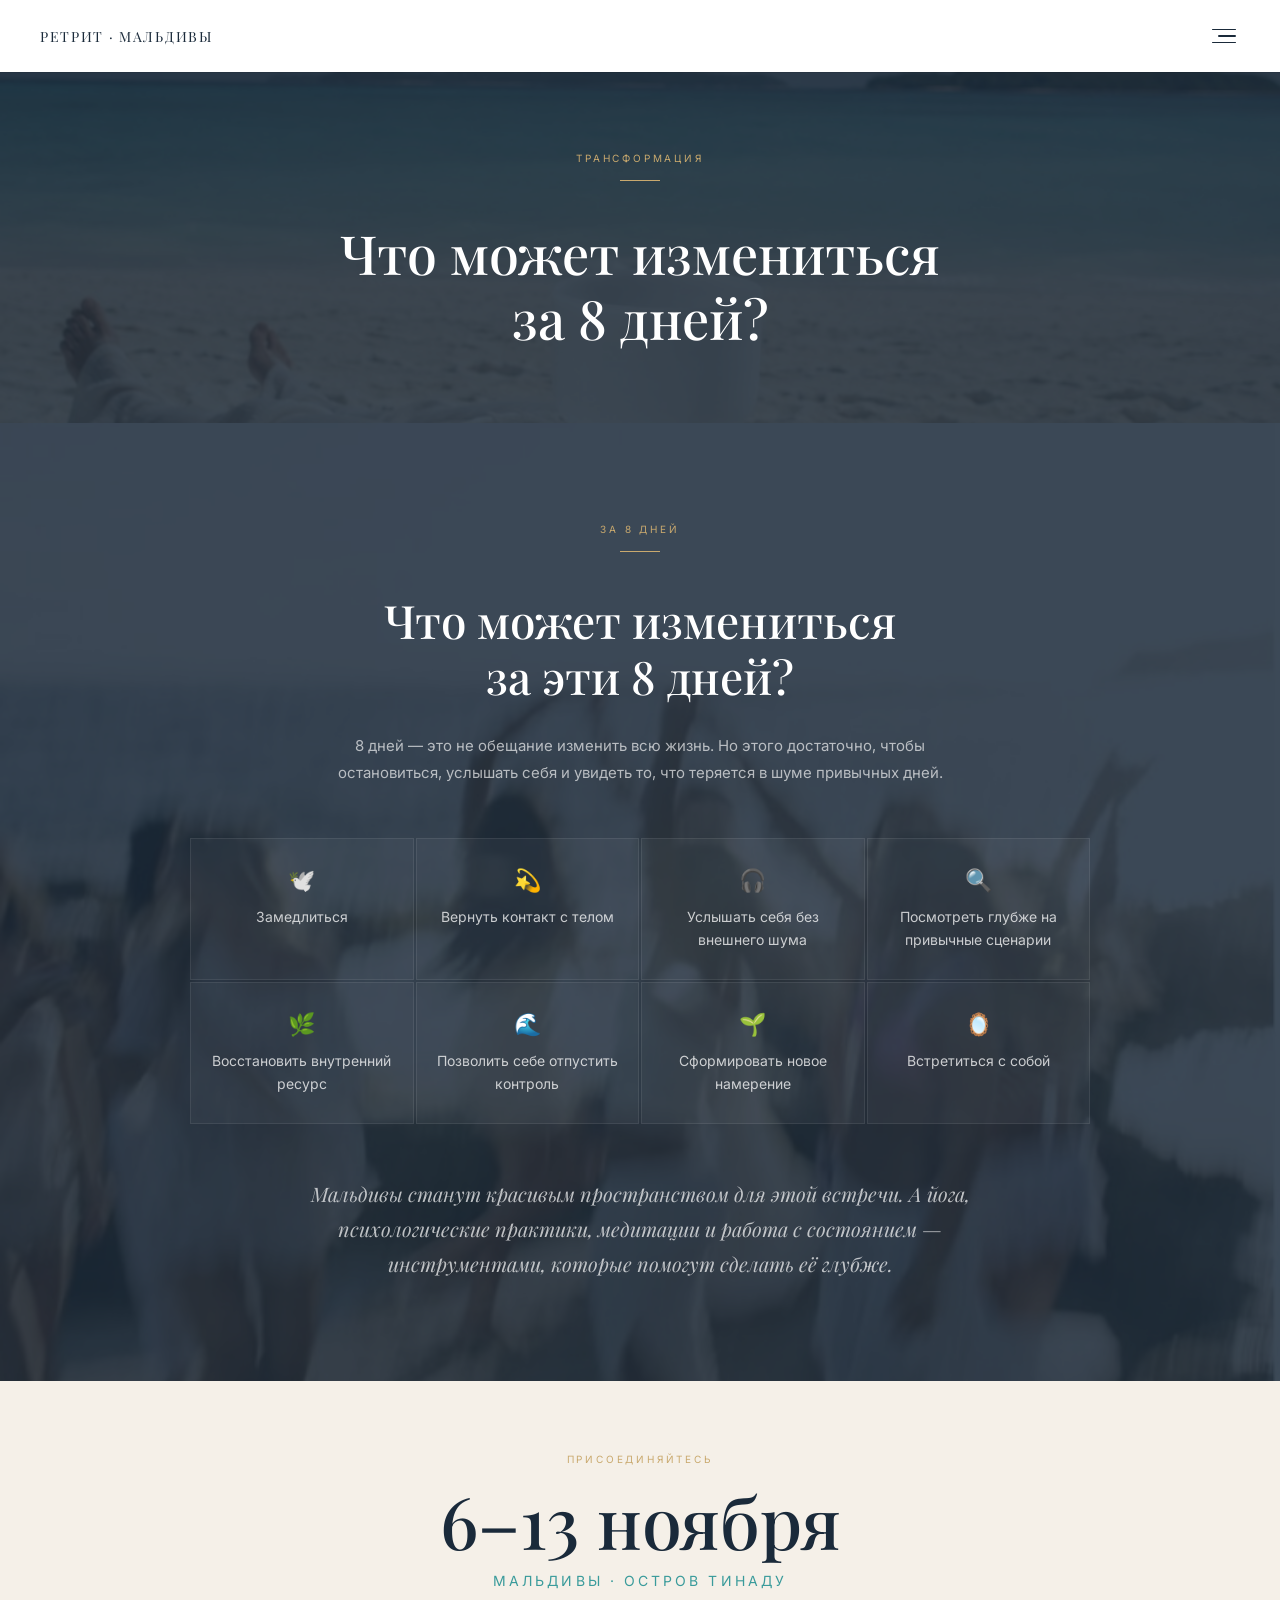
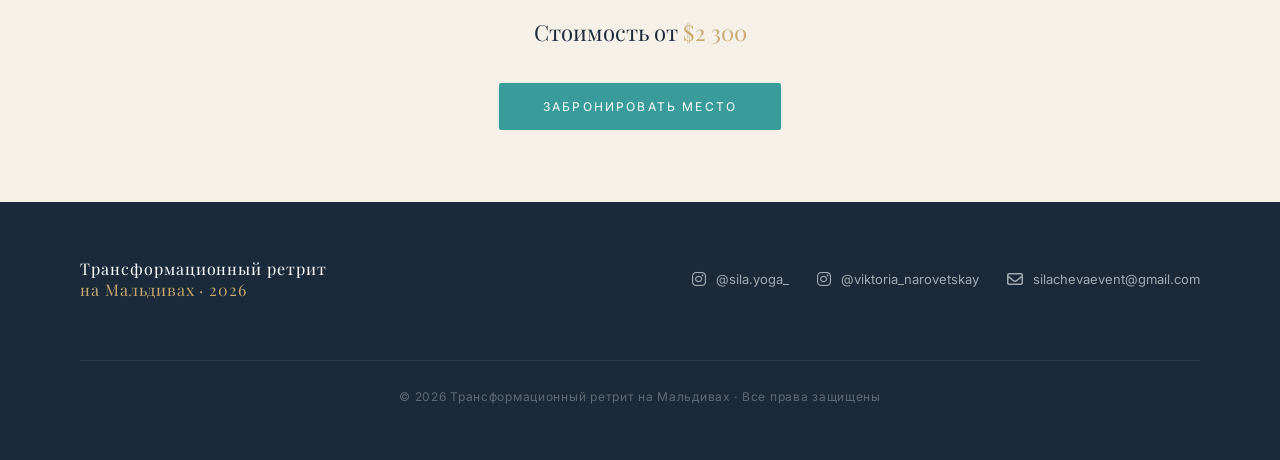
==== commit 116de8b9: "Add files via upload" ====
--- a/changes.html
+++ b/changes.html
@@ -38,6 +38,12 @@
         <a href="changes.html">Что меняется</a>
         <a href="leaders.html">Ведущие</a>
         <a href="tariffs.html">Тарифы</a>
+        <a href="gallery.html">Галерея</a>
+        <p class="menu-eyebrow" style="margin-top:20px;">Номера</p>
+        <a href="standard.html" class="menu-sub">Standard</a>
+        <a href="deluxe.html" class="menu-sub">Deluxe</a>
+        <a href="garden.html" class="menu-sub">Garden Villa</a>
+        <a href="ocean.html" class="menu-sub">Ocean View</a>
       </nav>
       <div class="menu-footer">
         <a href="https://www.instagram.com/sila.yoga_" target="_blank" rel="noopener"><i class="fa-brands fa-instagram"></i>@sila.yoga_</a>
@@ -97,7 +103,7 @@
   <!-- ══ FOOTER ════════════════════════════════════════════ -->
   <footer>
     <div class="footer-inner">
-      <div class="footer-logo">Трансформационный ретрит<br><span>на Мальдивах · 2024</span></div>
+      <div class="footer-logo">Трансформационный ретрит<br><span>на Мальдивах · 2026</span></div>
       <div class="footer-links">
         <a href="https://www.instagram.com/sila.yoga_" class="footer-link" target="_blank" rel="noopener">
           <i class="fa-brands fa-instagram"></i><span>@sila.yoga_</span>
@@ -109,7 +115,7 @@
           <i class="fa-regular fa-envelope"></i><span>silachevaevent@gmail.com</span>
         </a>
       </div>
-      <p class="footer-copy">© 2024 Трансформационный ретрит на Мальдивах · Все права защищены</p>
+      <p class="footer-copy">© 2026 Трансформационный ретрит на Мальдивах · Все права защищены</p>
     </div>
   </footer>
 
--- a/css/style.css
+++ b/css/style.css
@@ -186,6 +186,42 @@
 .menu-nav a:hover { color: var(--teal); padding-left: 6px; }
 .menu-nav a:hover::after { opacity: 1; transform: translateX(0); }
 .menu-nav a.active { color: var(--teal); }
+.menu-nav a.menu-sub {
+  font-size: clamp(15px, 2.5vw, 18px);
+  padding: 9px 0 9px 16px;
+  color: var(--muted);
+  border-bottom: 1px solid var(--sand2);
+}
+.menu-nav a.menu-sub:hover { color: var(--teal); padding-left: 22px; }
+.menu-nav .menu-eyebrow {
+  font-family: 'Inter', sans-serif;
+  font-size: 10px;
+  letter-spacing: 0.2em;
+  text-transform: uppercase;
+  color: var(--muted);
+  padding: 0;
+  border-bottom: none;
+  pointer-events: none;
+}
+.menu-nav .menu-eyebrow::after { display: none; }
+
+.btn-rooms {
+  display: inline-block;
+  padding: 9px 20px;
+  border: 1px solid var(--sand2);
+  color: var(--muted);
+  font-family: 'Inter', sans-serif;
+  font-size: 10px;
+  letter-spacing: 0.14em;
+  text-transform: uppercase;
+  text-decoration: none;
+  border-radius: 2px;
+  margin-bottom: 10px;
+  transition: background 0.3s, color 0.3s, border-color 0.3s;
+  display: block;
+  text-align: center;
+}
+.btn-rooms:hover { background: var(--sand); color: var(--navy); border-color: var(--sand); }
 
 .menu-footer {
   margin-top: 40px;
